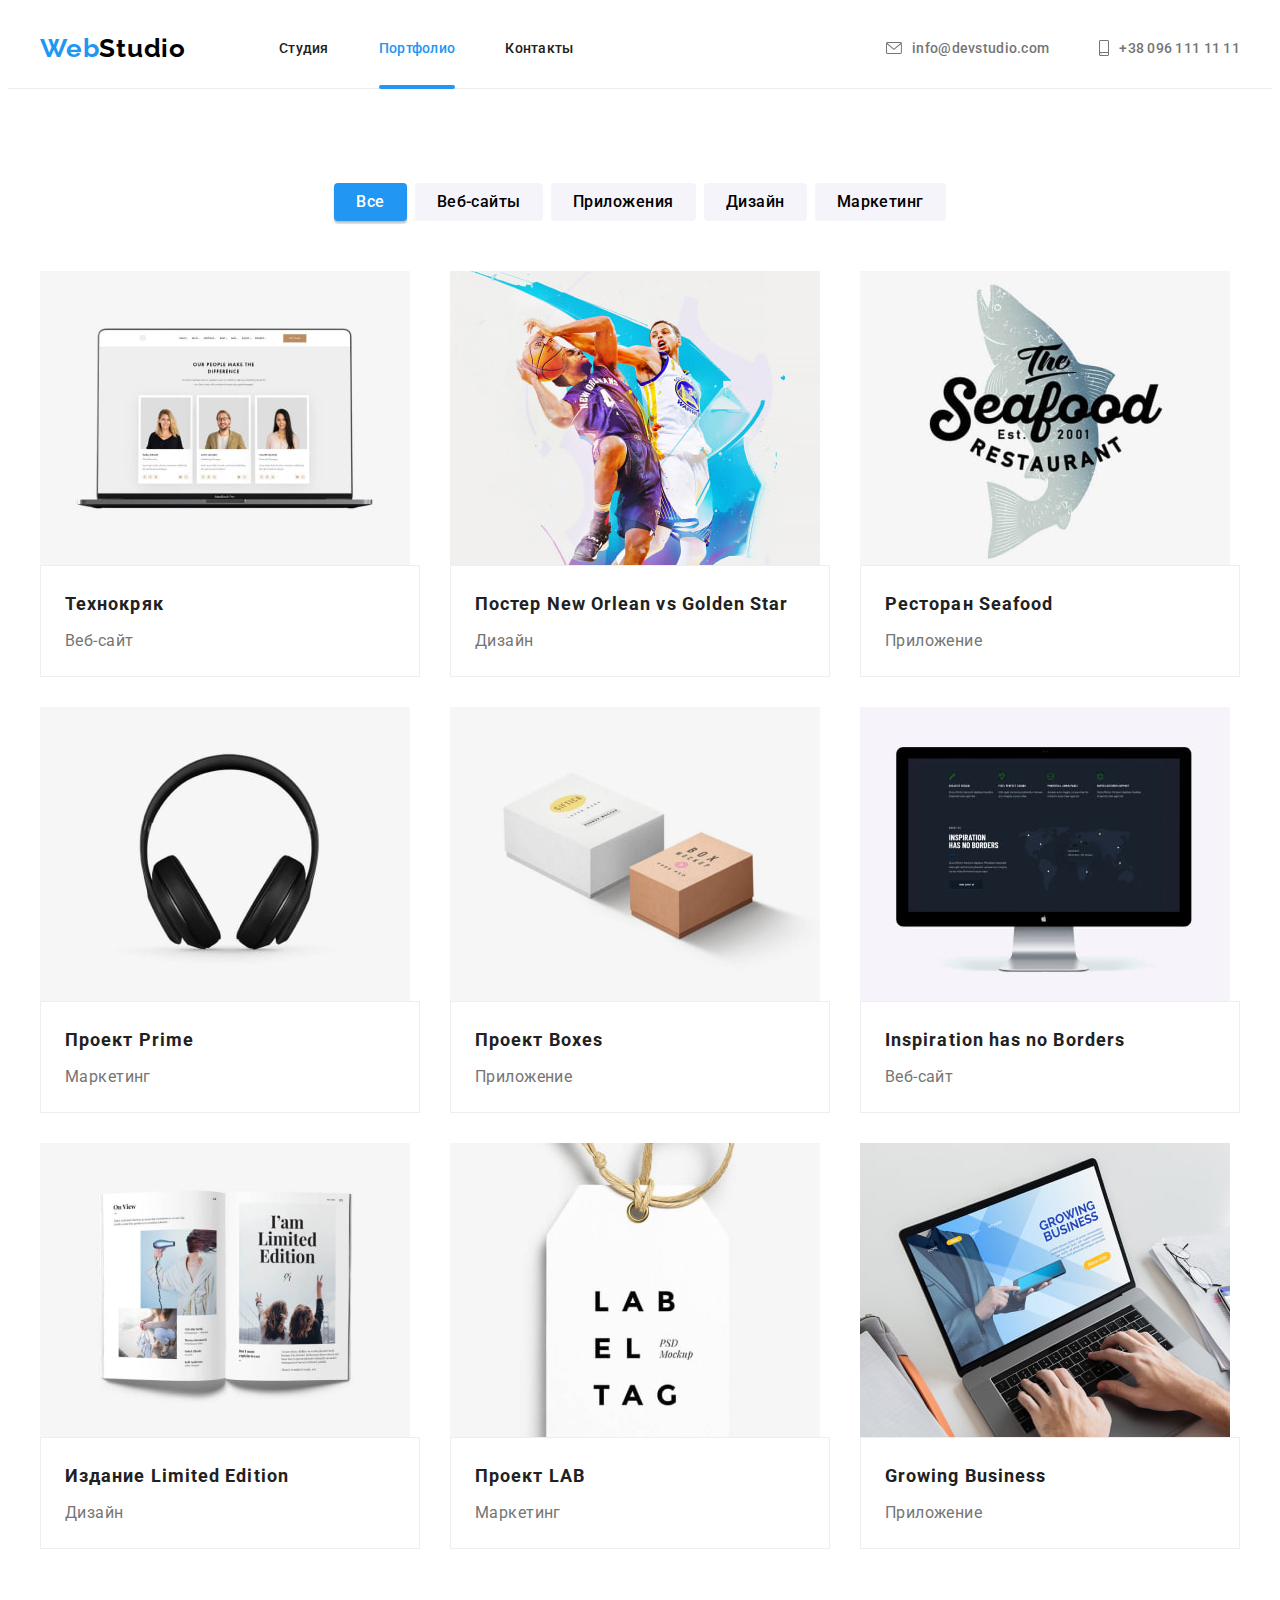
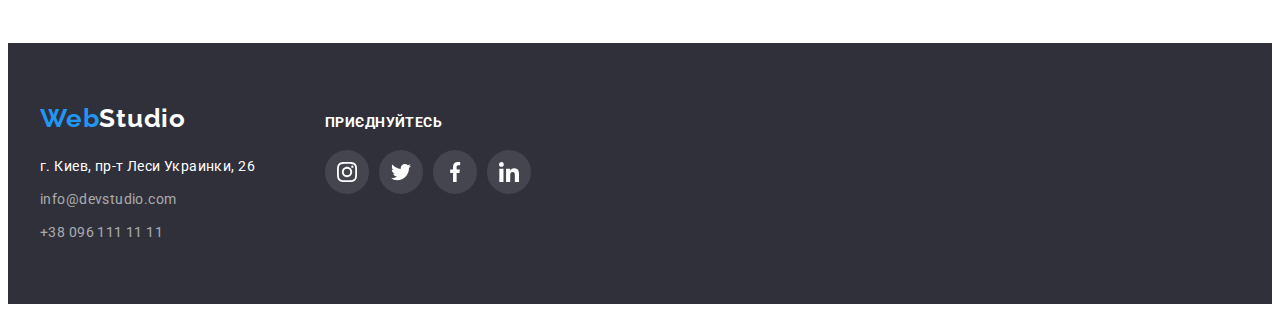
==== portfolio.html @ 25a32179 "Initial commit" ====
<!DOCTYPE html>
<html lang="ru">
  <head>
    <meta charset="UTF-8" />
    <meta http-equiv="X-UA-Compatible" content="IE=edge" />
    <meta name="viewport" content="width=device-width, initial-scale=1.0" />
    <title>Web Studio</title>
    <!-- Font start -->
    <link rel="preconnect" href="https://fonts.googleapis.com" />
    <link rel="preconnect" href="https://fonts.gstatic.com" crossorigin />
    <link
      href="https://fonts.googleapis.com/css2?family=Raleway:wght@700&family=Roboto:wght@400;500;700;900&display=swap"
      rel="stylesheet"
    />
    <!-- Font end -->

    <!-- Normalize start -->
    <link
      rel="stylesheet"
      href="https://cdnjs.cloudflare.com/ajax/libs/modern-normalize/1.1.0/modern-normalize.min.css"
      integrity="sha512-wpPYUAdjBVSE4KJnH1VR1HeZfpl1ub8YT/NKx4PuQ5NmX2tKuGu6U/JRp5y+Y8XG2tV+wKQpNHVUX03MfMFn9Q=="
      crossorigin="anonymous"
      referrerpolicy="no-referrer"
    />
    <!-- Normalize end -->

    <link rel="stylesheet" href="./css/styles.css" />
  </head>

  <body>
    <!-- Header section -->
    <header class="header">
      <div class="container header-container">
        <nav class="header-nav">
          <a class="header-logo logo link" href="./" lang="en"
            >Web<span class="logo-black">Studio</span></a
          >
          <ul class="nav-list list">
            <li class="nav-item">
              <a class="nav-link link interact" href="./index.html">Студия</a>
            </li>
            <li class="nav-item">
              <a
                class="nav-link header-current current link interact"
                href="./portfolio.html"
                >Портфолио</a
              >
            </li>
            <li class="nav-item">
              <a class="nav-link link interact" href="">Контакты</a>
            </li>
          </ul>
        </nav>
        <ul class="contact-list list">
          <li class="contact-item header-phone">
            <a
              class="contact-link contact-link link interact"
              href="mailto:info@devstudio.com"
              ><svg class="header-icon" width="16" height="12">
                <use href="./images/icons.svg#icon-envelope"></use></svg>info@devstudio.com</a
            >
          </li>
          <li class="contact-item">
            <a
              class="contac-link contact-link link interact"
              href="tel:+380961111111"
            >
              <svg class="header-icon" width="10" height="16">
                <use href="./images/icons.svg#icon-smartphone"></use></svg>+38 096 111 11 11</a
            >
          </li>
        </ul>
      </div>
    </header>
    <!-- Main section -->
    <main>
      <section class="section">
        <div class="container">
          <h1 class="visually-hidden">Портфолио</h1>
          <ul class="filters-list list">
            <li>
              <button class="btn filters-btn active" type="button">Все</button>
            </li>
            <li>
              <button class="btn filters-btn" type="button">Веб-сайты</button>
            </li>
            <li>
              <button class="btn filters-btn" type="button">Приложения</button>
            </li>
            <li>
              <button class="btn filters-btn" type="button">Дизайн</button>
            </li>
            <li>
              <button class="btn filters-btn" type="button">Маркетинг</button>
            </li>
          </ul>
          <ul class="card-set portfolio-list list">
            <li class="card-item portfolio-item">
              <a href="" class="portfolio-link link">
                <div class="portfolio-wrapper">
                  <img
                    class="portfolio-img"
                    src="./images/portfolio/img-1.jpg"
                    alt="Открытый ноутбук с изображением сотрудников"
                    width="370"
                    height="294"
                  />
                  <div class="txt-wrapper">
                    <p class="overlay-txt">
                      Ресурс пропонує комплексні пропозиції з різним рівнем
                      функціоналу та сервісів. Все це дозволить відвідувачу
                      отримати вичерпні відомості про компанію чи приватну
                      особу.
                    </p>
                  </div>
                </div>
                <div class="portfolio-content">
                  <h2 class="portfolio-subtitle">Технокряк</h2>
                  <p class="portfolio-txt">Веб-сайт</p>
                </div>
              </a>
            </li>
            <li class="card-item portfolio-item">
              <a href="" class="portfolio-link link">
                <div class="portfolio-wrapper">
                  <img
                    class="portfolio-img"
                    src="./images/portfolio/img-2.jpg"
                    alt="Игра в волейбол"
                    width="370"
                    height="294"
                  />
                  <div class="txt-wrapper">
                    <p class="overlay-txt">
                      Ресурс пропонує комплексні пропозиції з різним рівнем
                      функціоналу та сервісів. Все це дозволить відвідувачу
                      отримати вичерпні відомості про компанію чи приватну
                      особу.
                    </p>
                  </div>
                </div>
                <div class="portfolio-content">
                  <h2 class="portfolio-subtitle">
                    Постер New Orlean vs Golden Star
                  </h2>
                  <p class="portfolio-txt">Дизайн</p>
                </div>
              </a>
            </li>
            <li class="card-item portfolio-item">
              <a href="" class="portfolio-link link">
                <div class="portfolio-wrapper">
                  <img
                    class="portfolio-img"
                    src="./images/portfolio/img-3.jpg"
                    alt="Лого ресторана The seafood"
                    width="370"
                    height="294"
                  />
                  <div class="txt-wrapper">
                    <p class="overlay-txt">
                      Ресурс пропонує комплексні пропозиції з різним рівнем
                      функціоналу та сервісів. Все це дозволить відвідувачу
                      отримати вичерпні відомості про компанію чи приватну
                      особу.
                    </p>
                  </div>
                </div>
                <div class="portfolio-content">
                  <h2 class="portfolio-subtitle">Ресторан Seafood</h2>
                  <p class="portfolio-txt">Приложение</p>
                </div>
              </a>
            </li>
            <li class="card-item portfolio-item">
              <a href="" class="portfolio-link link">
                <div class="portfolio-wrapper">
                  <img
                    class="portfolio-img"
                    src="./images/portfolio/img-4.jpg"
                    alt="Наушники"
                    width="370"
                    height="294"
                  />
                  <div class="txt-wrapper">
                    <p class="overlay-txt">
                      Ресурс пропонує комплексні пропозиції з різним рівнем
                      функціоналу та сервісів. Все це дозволить відвідувачу
                      отримати вичерпні відомості про компанію чи приватну
                      особу.
                    </p>
                  </div>
                </div>
                <div class="portfolio-content">
                  <h2 class="portfolio-subtitle">Проект Prime</h2>
                  <p class="portfolio-txt">Маркетинг</p>
                </div>
              </a>
            </li>
            <li class="card-item portfolio-item">
              <a href="" class="portfolio-link link">
                <div class="portfolio-wrapper">
                  <img
                    class="portfolio-img"
                    src="./images/portfolio/img-5.jpg"
                    alt="Коробки"
                    width="370"
                    height="294"
                  />
                  <div class="txt-wrapper">
                    <p class="overlay-txt">
                      Ресурс пропонує комплексні пропозиції з різним рівнем
                      функціоналу та сервісів. Все це дозволить відвідувачу
                      отримати вичерпні відомості про компанію чи приватну
                      особу.
                    </p>
                  </div>
                </div>
                <div class="portfolio-content">
                  <h2 class="portfolio-subtitle">Проект Boxes</h2>
                  <p class="portfolio-txt">Приложение</p>
                </div>
              </a>
            </li>
            <li class="card-item portfolio-item">
              <a href="" class="portfolio-link link">
                <div class="portfolio-wrapper">
                  <img
                    class="portfolio-img"
                    src="./images/portfolio/img-6.jpg"
                    alt="Монитор компьютера с изображением информации"
                    width="370"
                    height="294"
                  />
                  <div class="txt-wrapper">
                    <p class="overlay-txt">
                      Ресурс пропонує комплексні пропозиції з різним рівнем
                      функціоналу та сервісів. Все це дозволить відвідувачу
                      отримати вичерпні відомості про компанію чи приватну
                      особу.
                    </p>
                  </div>
                </div>
                <div class="portfolio-content">
                  <h2 class="portfolio-subtitle">Inspiration has no Borders</h2>
                  <p class="portfolio-txt">Веб-сайт</p>
                </div>
              </a>
            </li>
            <li class="card-item portfolio-item">
              <a href="" class="portfolio-link link">
                <div class="portfolio-wrapper">
                  <img
                    class="portfolio-img"
                    src="./images/portfolio/img-7.jpg"
                    alt="Открытый журнал со статьей и фотографиями"
                    width="370"
                    height="294"
                  />
                  <div class="txt-wrapper">
                    <p class="overlay-txt">
                      Ресурс пропонує комплексні пропозиції з різним рівнем
                      функціоналу та сервісів. Все це дозволить відвідувачу
                      отримати вичерпні відомості про компанію чи приватну
                      особу.
                    </p>
                  </div>
                </div>
                <div class="portfolio-content">
                  <h2 class="portfolio-subtitle">Издание Limited Edition</h2>
                  <p class="portfolio-txt">Дизайн</p>
                </div>
              </a>
            </li>
            <li class="card-item portfolio-item">
              <a href="" class="portfolio-link link">
                <div class="portfolio-wrapper">
                  <img
                    class="portfolio-img"
                    src="./images/portfolio/img-8.jpg"
                    alt="Бирка с надписом LAB"
                    width="370"
                    height="294"
                  />
                  <div class="txt-wrapper">
                    <p class="overlay-txt">
                      Ресурс пропонує комплексні пропозиції з різним рівнем
                      функціоналу та сервісів. Все це дозволить відвідувачу
                      отримати вичерпні відомості про компанію чи приватну
                      особу.
                    </p>
                  </div>
                </div>
                <div class="portfolio-content">
                  <h2 class="portfolio-subtitle">Проект LAB</h2>
                  <p class="portfolio-txt">Маркетинг</p>
                </div>
              </a>
            </li>
            <li class="card-item portfolio-item">
              <a href="" class="portfolio-link link">
                <div class="portfolio-wrapper">
                  <img
                    class="portfolio-img"
                    src="./images/portfolio/img-9.jpg"
                    alt="Открытый ноутбук с изображением веб-страницы Growing Business"
                    width="370"
                    height="294"
                  />
                  <div class="txt-wrapper">
                    <p class="overlay-txt">
                      Ресурс пропонує комплексні пропозиції з різним рівнем
                      функціоналу та сервісів. Все це дозволить відвідувачу
                      отримати вичерпні відомості про компанію чи приватну
                      особу.
                    </p>
                  </div>
                </div>
                <div class="portfolio-content">
                  <h2 class="portfolio-subtitle">Growing Business</h2>
                  <p class="portfolio-txt">Приложение</p>
                </div>
              </a>
            </li>
          </ul>
        </div>
      </section>
    </main>
    <!-- Footer section -->
    <footer class="footer">
      <div class="container footer-contacts">
        <div class="footer-address">
          <a class="footer-logo logo link" href="./" lang="en"
            >Web<span class="logo-white">Studio</span></a
          >
          <address class="address">
            <ul class="footer-list list">
              <li class="footer-item">
                <a
                  class="link footer-link interact footer-address"
                  href="https://goo.gl/maps/68WDzeD11gWj5C5H6"
                  target="_blank"
                  rel="noopener noreferrer"
                  >г. Киев, пр-т Леси Украинки, 26</a
                >
              </li>
              <li class="footer-item footer-mail">
                <a
                  class="link footer-link interact"
                  href="mailto:info@devstudio.com"
                  >info@devstudio.com</a
                >
              </li>
              <li class="footer-item footer-phone">
                <a class="link footer-link interact" href="tel:+380961111111"
                  >+38 096 111 11 11</a
                >
              </li>
            </ul>
          </address>
        </div>
        <div class="footer-social">
          <p class="social-title">приєднуйтесь</p>
          <ul class="socials list">
            <li class="socials-item">
              <a
                class="footer-socials socials-link link"
                href=""
                target="_blank"
                rel="noopener noreferrer"
                aria-label="Иконка Instagram"
              >
                <svg class="footer-icon socials-icon" width="20" height="20">
                  <use href="./images/icons.svg#icon-instagram"></use>
                </svg>
              </a>
            </li>
            <li class="socials-item">
              <a
                class="footer-socials socials-link link"
                href=""
                target="_blank"
                rel="noopener noreferrer"
                aria-label="Иконка Twitter"
              >
                <svg class="footer-icon socials-icon" width="20" height="20">
                  <use href="./images/icons.svg#icon-twitter"></use>
                </svg>
              </a>
            </li>
            <li class="socials-item">
              <a
                class="footer-socials socials-link link"
                href=""
                target="_blank"
                rel="noopener noreferrer"
                aria-label="Иконка Facebook"
              >
                <svg class="footer-icon socials-icon" width="20" height="20">
                  <use href="./images/icons.svg#icon-facebook"></use>
                </svg>
              </a>
            </li>
            <li class="socials-item">
              <a
                class="footer-socials socials-link link"
                href=""
                target="_blank"
                rel="noopener noreferrer"
                aria-label="Иконка Linkedin"
              >
                <svg class="footer-icon socials-icon" width="20" height="20">
                  <use href="./images/icons.svg#icon-linkedin"></use>
                </svg>
              </a>
            </li>
          </ul>
        </div>
      </div>
    </footer>
  </body>
</html>
---- css/styles.css ----
:root {
  /* fonts */
  --main-font: "Roboto", sans-serif;
  --secondary-font: "Raleway", sans-serif;

  /* text colors */
  --main-txt-cl: #212121;
  --accent-txt-cl: #2196f3;
  --secondary-txt-cl: #ffffff;
  --third-txt-cl: #757575;
  --dark-txt-cl: #000000;

  /* bg colors */

  --light-bg-cl: #ffffff;
  --dark-bg-cl: #2f303a;
  --dark-blue-cl: #188ce8;
  --light-grey-cl: #f5f4fa;
  --header-border-cl: #ececec;
  --portfolio-border-cl: #eeeeee;
  --footer-socials-bg-cl: rgba(255, 255, 255, 0.1);
  --icons-cl: #afb1b8;

  /* others */

  --transition: 250ms cubic-bezier(0.4, 0, 0.2, 1);

  --card-gap: 30px;
  --card-item: 3;
}

body {
  font-family: var(--main-font);
  color: var(--third-txt-cl);
  font-size: 14px;
  line-height: calc(24 / 14);
  letter-spacing: 0.03em;
}

.no-scroll {
  overflow: hidden;
}

/* reset styles */

.link {
  text-decoration: none;
  color: currentColor;
}

.list {
  list-style: none;
}

h1,
h2,
h3,
h4,
h5,
h6,
p {
  margin: 0;
}

ul {
  margin: 0;
  padding: 0;
}

img {
  display: block;
  max-width: 100%;
  height: auto;
}

/* common styles */

.container {
  width: 1200px;
  padding-left: 15px;
  padding-right: 15px;
  margin-right: auto;
  margin-left: auto;
}

.section {
  padding-top: 94px;
  padding-bottom: 94px;
}

.card-set {
  display: flex;
  flex-wrap: wrap;
  margin-top: calc(-1 * var(--card-gap));
  margin-left: calc(-1 * var(--card-gap));
}

.card-item {
  flex-basis: calc(100% / var(--card-item) - var(--card-gap));
  margin-top: var(--card-gap);
  margin-left: var(--card-gap);
}

.logo {
  display: block;
  font-family: var(--secondary-font);
  font-weight: 700;
  font-size: 26px;
  line-height: calc(31 / 26);
  letter-spacing: 0.03em;
  color: var(--accent-txt-cl);
}

.nav-link,
.contact-link {
  display: flex;
  padding-top: 32px;
  padding-bottom: 32px;
  align-items: center;
}

.btn {
  font-family: inherit;
  cursor: pointer;
  font-size: 16px;
  border-radius: 4px;
  transition: color var(--transition);
}

.interact {
  transition: color var(--transition);
}

.interact:hover,
.interact:focus,
.current {
  color: var(--accent-txt-cl);
}

.section-title {
  margin-right: auto;
  margin-bottom: 50px;
  margin-left: auto;
  font-size: 36px;
  line-height: calc(42 / 36);
  text-align: center;
  letter-spacing: 0.03em;
  color: var(--main-txt-cl);
}

.visually-hidden {
  position: absolute;
  width: 1px;
  height: 1px;
  margin: -1px;
  border: 0;
  padding: 0;

  white-space: nowrap;
  clip-path: inset(100%);
  clip: rect(0 0 0 0);
  overflow: hidden;
}

/* Header section */

.header {
  font-weight: 500;
  line-height: calc(16 / 14);
  letter-spacing: 0.02em;
  border-bottom: 1px solid var(--header-border-cl);
}

.header-container {
  display: flex;
}

.header-nav {
  display: flex;
  margin-right: auto;
  align-items: center;
}

.header-logo {
  margin-right: 93px;
}

.logo-black {
  color: var(--dark-txt-cl);
}

.nav-list {
  display: flex;
  gap: 50px;
  align-items: center;
  color: var(--main-txt-cl);
}

.header-current {
  position: relative;
}

.current::after {
  position: absolute;
  left: 0;
  bottom: -1px;
  content: "";
  display: block;
  width: 100%;
  height: 4px;
  background-color: var(--accent-txt-cl);
  border-radius: 2px;
}

.contact-list {
  display: flex;
  gap: 50px;
  margin-left: auto;
}

.contact-link {
  gap: 10px;
}

.header-icon {
  fill: currentColor;
}

/* Hero section */

.hero {
  max-width: 1600px;
  margin-right: auto;
  margin-left: auto;
  text-align: center;
  padding-top: 200px;
  padding-bottom: 200px;

  background-color: var(--dark-bg-cl);
  background-image: linear-gradient(
      to right,
      rgba(47, 48, 58, 0.4),
      rgba(47, 48, 58, 0.4)
    ),
    url(../images/main/hero-bg.jpg);
  background-repeat: no-repeat;
  background-position: center;
  background-size: cover;
}

.hero-title {
  max-width: 696px;
  margin-left: auto;
  margin-right: auto;
  margin-bottom: 30px;

  font-weight: 900;
  font-size: 44px;
  line-height: calc(60 / 44);
  letter-spacing: 0.06em;
  text-transform: uppercase;
  color: var(--secondary-txt-cl);
}

.hero-btn {
  min-width: 200px;
  min-height: 50px;
  padding: 10px 32px;
  border: none;

  font-weight: 700;
  line-height: calc(30 / 16);
  letter-spacing: 0.06em;
  box-shadow: 0px 4px 4px rgba(0, 0, 0, 0.15);
  background-color: var(--accent-txt-cl);
  color: var(--secondary-txt-cl);
  transition: background-color var(--transition);
}

.hero-btn:hover,
.hero-btn:focus {
  background-color: var(--dark-blue-cl);
}

/* Our features */

.features-list {
  --card-item: 4;
}

.thumb {
  display: flex;
  height: 120px;
  align-items: center;
  justify-content: center;
  background-color: var(--light-grey-cl);
  margin-bottom: 30px;
}

.features-subtitle {
  margin-bottom: 10px;
  font-size: 14px;
  line-height: calc(16 / 14);
  letter-spacing: 0.03em;
  text-transform: uppercase;
  color: var(--main-txt-cl);
}

/* About */

.about {
  padding-top: 0;
}

.about-wrapper {
  position: relative;
}

.about-box {
  position: absolute;
  width: 100%;
  bottom: 0;
  padding: 27px;
  background: rgba(47, 48, 58, 0.8);
  font-weight: 700;
  line-height: 16px;
  text-align: center;
  text-transform: uppercase;
  color: var(--secondary-txt-cl);
}

/* Our team */

.team {
  padding-top: 0;
  background-color: var(--light-grey-cl);
}

.team-list {
  --card-item: 4;
}

.team-item {
  box-shadow: 0px 1px 3px rgba(0, 0, 0, 0.12), 0px 1px 1px rgba(0, 0, 0, 0.14),
    0px 2px 1px rgba(0, 0, 0, 0.2);
  border-radius: 0px 0px 4px 4px;
}

.team-members {
  text-align: center;
  padding: 30px;
  background: var(--light-bg-cl);
}
.team-txt,
.team-subtitle {
  font-size: 16px;
  line-height: calc(19 / 16);
}

.team-txt {
  margin-bottom: 16px;
}

.team-subtitle {
  margin-bottom: 10px;
  font-weight: 500;
  color: var(--main-txt-cl);
}

/* Portfolio */
.filters-list {
  display: flex;
  justify-content: center;
  gap: 8px;
  margin-bottom: 50px;
}

.filters-btn {
  padding: 6px 22px;
  border: none;
  font-weight: 500;
  line-height: calc(26 / 16);
  letter-spacing: 0.03em;
  background-color: var(--light-grey-cl);
  transition: color var(--transition), background-color var(--transition),
    box-shadow var(--transition);
}

.filters-btn:hover,
.filters-btn:focus,
.active {
  color: var(--secondary-txt-cl);
  background-color: var(--accent-txt-cl);
  box-shadow: 0px 3px 1px rgba(0, 0, 0, 0.1), 0px 1px 2px rgba(0, 0, 0, 0.08),
    0px 2px 2px rgba(0, 0, 0, 0.12);
}

/* Portfolio overlay */

.portfolio-wrapper {
  position: relative;
  overflow: hidden;
}

.txt-wrapper {
  position: absolute;
  width: 100%;
  height: 100%;
  padding: 63px 24px;
  background-color: rgba(33, 150, 243, 0.9);
  transform: translateY(0);
  transition: transform var(--transition);
}

.portfolio-link:hover .txt-wrapper,
.portfolio-link:focus .txt-wrapper {
  transform: translateY(-100%);
}

.overlay-txt {
  font-size: 18px;
  line-height: calc(28 / 18);
  color: var(--secondary-txt-cl);
}

.portfolio-content {
  padding: 20px 24px;
  border: 1px solid var(--portfolio-border-cl);
}

.portfolio-subtitle {
  margin-bottom: 4px;
  font-size: 18px;
  line-height: calc(36 / 18);
  letter-spacing: 0.06em;
  color: var(--main-txt-cl);
}

.portfolio-txt {
  font-size: 16px;
  line-height: calc(30 / 16);
}

.portfolio-link {
  transition: box-shadow var(--transition);
  display: block;
}

.portfolio-link:hover,
.portfolio-link:focus {
  box-shadow: 0px 1px 1px rgb(0 0 0 / 12%), 0px 4px 4px rgb(0 0 0 / 6%),
    1px 4px 6px rgb(0 0 0 / 16%);
}

/* Clients */

.clients-list {
  --card-item: 6;
}

.clients-link {
  display: flex;
  align-items: center;
  justify-content: center;
  height: 92px;
  color: var(--icons-cl);
  border: 1px solid currentColor;
  border-radius: 4px;
  transition: color var(--transition);
}

.clients-icon {
  fill: currentColor;
}

.clients-link:hover,
.clients-link:focus {
  color: var(--accent-txt-cl);
}

/* Footer section */

.footer {
  padding-top: 60px;
  padding-bottom: 60px;
  background-color: var(--dark-bg-cl);
}

.footer-contacts {
  display: flex;
  align-items: baseline;
  gap: 70px;
}

.footer-logo {
  margin-bottom: 20px;
}

.logo-white {
  color: var(--secondary-txt-cl);
}

.address {
  font-style: normal;
}

.footer-item {
  color: rgba(255, 255, 255, 0.6);
}

.footer-item:not(:last-child) {
  margin-bottom: 9px;
}

.footer-address {
  display: block;
  color: var(--secondary-txt-cl);
}

.footer-mail {
  margin-bottom: 9px;
}

.social-title {
  font-size: 14px;
  font-weight: 700;
  margin-bottom: 20px;
  line-height: calc(16 / 14);
  text-transform: uppercase;
  color: var(--secondary-txt-cl);
}

/* Socials */

.socials {
  display: flex;
  align-items: center;
  justify-content: center;
  gap: 10px;
}

.socials-link {
  display: flex;
  align-items: center;
  justify-content: center;
  width: 44px;
  height: 44px;
  border-radius: 50%;
  color: var(--icons-cl);
  transition: color var(--transition), background-color var(--transition);
}

.socials-icon {
  fill: currentColor;
}

.socials-link:hover,
.socials-link:focus {
  color: var(--secondary-txt-cl);
  background-color: var(--accent-txt-cl);
}

.footer-socials {
  color: var(--light-bg-cl);
  background-color: var(--footer-socials-bg-cl);
}

/* Modal window */

.backdrop {
  position: fixed;
  top: 0;
  left: 0;
  z-index: 1000;

  display: flex;
  align-items: center;
  justify-content: center;

  width: 100%;
  height: 100%;
  background-color: rgba(0, 0, 0, 0.2);
  transition: opacity 500ms linear, visibility 500ms linear;
}

.backdrop.is-hidden {
  opacity: 0;
  visibility: hidden;
  pointer-events: none;
}

.backdrop.is-hidden .modal {
  transform: scale(0);
  opacity: 0;
}

.modal {
  position: relative;
  width: 528px;
  height: 581px;
  background-color: var(--light-bg-cl);
  box-shadow: 0px 1px 3px rgba(0, 0, 0, 0.12), 0px 1px 1px rgba(0, 0, 0, 0.14),
    0px 2px 1px rgba(0, 0, 0, 0.2);
  border-radius: 4px;
  transition: opacity 500ms linear, transform 500ms linear;
}

.modal-btn {
  position: absolute;
  top: 8px;
  right: 8px;

  display: flex;
  align-items: center;
  justify-content: center;

  width: 30px;
  height: 30px;
  padding: 0;

  background-color: var(--light-bg-cl);
  border-radius: 50%;
  border: 1px solid rgba(0, 0, 0, 0.1);
  cursor: pointer;
}
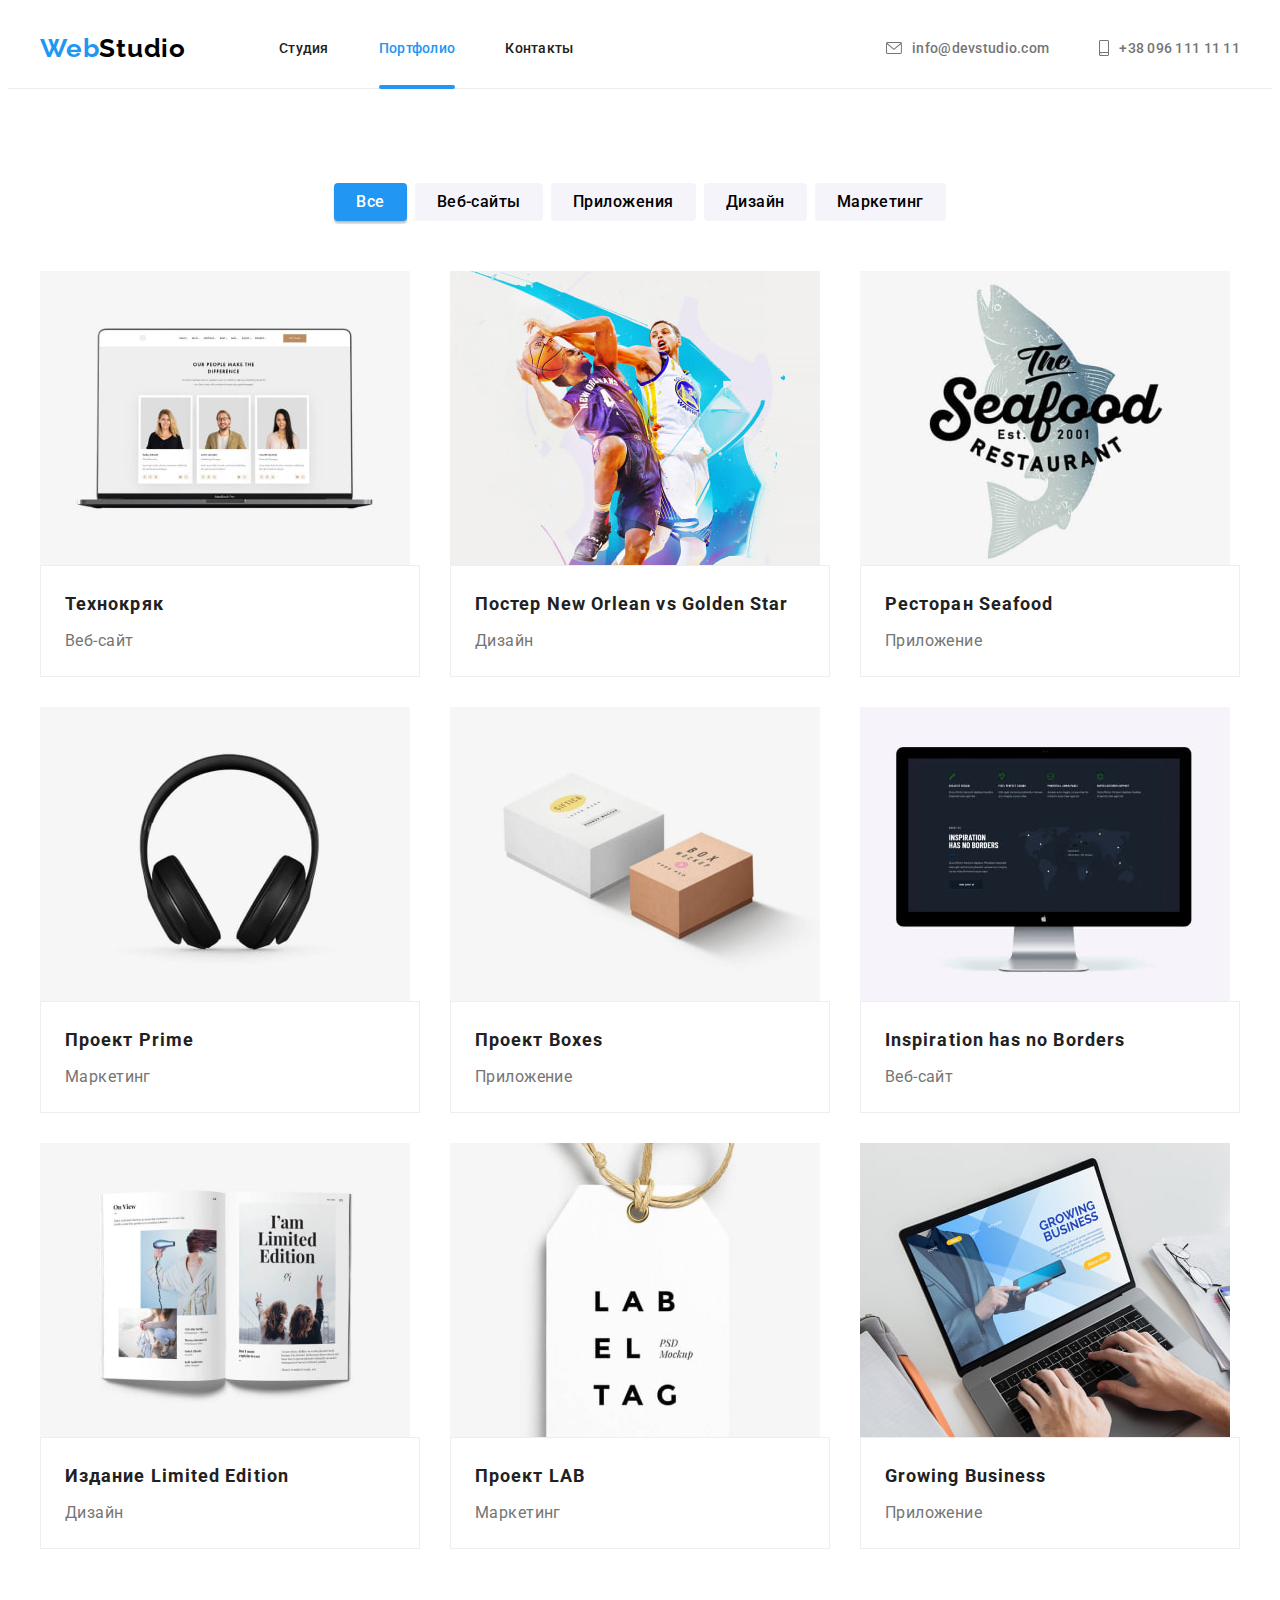
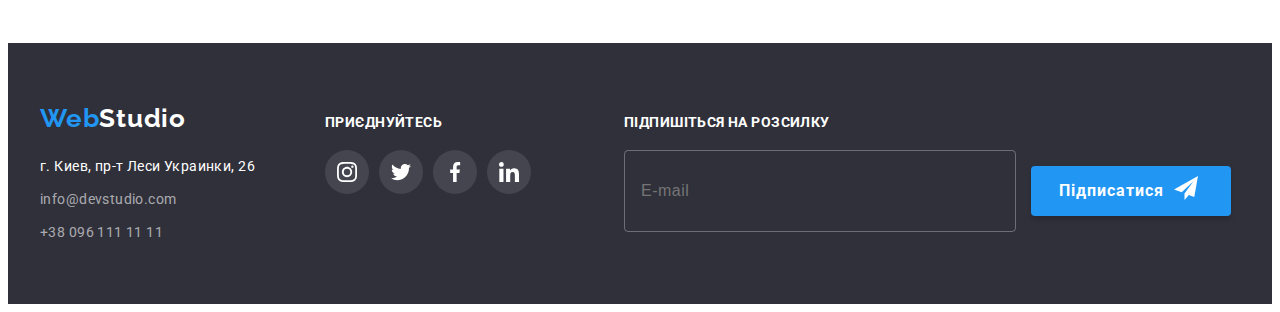
==== commit 89001d6c: "add markup and form design" ====
--- a/portfolio.html
+++ b/portfolio.html
@@ -416,6 +416,19 @@
             </li>
           </ul>
         </div>
+        <div class="subscription">
+          <p class="subscription-title">Підпишіться на розсилку</p>
+          <form class="subscription-form">
+            <input class="subscription-input" type="email" name="user-mail" placeholder="E-mail">
+            <button class="subscription-btn main-btn btn" type="submit">
+              Підписатися
+              <svg class="subscription-icon" width="24" height="24">
+              <use href="./images/icons.svg#icon-send">
+              </use>
+              </svg>
+            </button>
+          </form>
+        </div>
       </div>
     </footer>
   </body>
--- a/css/styles.css
+++ b/css/styles.css
@@ -125,6 +125,18 @@
   font-size: 16px;
   border-radius: 4px;
   transition: color var(--transition);
+}
+
+.main-btn {
+  min-width: 200px;
+  min-height: 50px;
+  border: none;
+  font-weight: 700;
+  line-height: calc(30 / 16);
+  letter-spacing: 0.06em;
+  box-shadow: 0px 4px 4px rgba(0, 0, 0, 0.15);
+  background-color: var(--accent-txt-cl);
+  color: var(--secondary-txt-cl);
 }
 
 .interact {
@@ -263,17 +275,7 @@
 }
 
 .hero-btn {
-  min-width: 200px;
-  min-height: 50px;
   padding: 10px 32px;
-  border: none;
-
-  font-weight: 700;
-  line-height: calc(30 / 16);
-  letter-spacing: 0.06em;
-  box-shadow: 0px 4px 4px rgba(0, 0, 0, 0.15);
-  background-color: var(--accent-txt-cl);
-  color: var(--secondary-txt-cl);
   transition: background-color var(--transition);
 }
 
@@ -489,7 +491,6 @@
 .footer-contacts {
   display: flex;
   align-items: baseline;
-  gap: 70px;
 }
 
 .footer-logo {
@@ -512,6 +513,10 @@
   margin-bottom: 9px;
 }
 
+.footer-social {
+  margin-left: 70px;
+}
+
 .footer-address {
   display: block;
   color: var(--secondary-txt-cl);
@@ -521,13 +526,47 @@
   margin-bottom: 9px;
 }
 
-.social-title {
+.social-title,
+.subscription-title {
   font-size: 14px;
   font-weight: 700;
   margin-bottom: 20px;
   line-height: calc(16 / 14);
   text-transform: uppercase;
   color: var(--secondary-txt-cl);
+}
+
+.subscription {
+  margin-left: 93px;
+}
+
+.subscription-input {
+  width: 358px;
+  height: 50px;
+  padding: 15px 16px;
+  margin-right: 12px;
+
+  font-size: 16px;
+  line-height: calc(20 / 16);
+  letter-spacing: 0.03em;
+
+  background-color: transparent;
+  border: 1px solid rgba(255, 255, 255, 0.3);
+  border-radius: 4px;
+  outline: none;
+  color: var(--secondary-txt-cl);
+  transition: border-color var(--transition);
+}
+
+.subscription-input:focus,
+.subscription-input:hover {
+  border-color: var(--accent-txt-cl);
+}
+
+.subscription-btn {
+  padding: 10px 28px;
+  display: inline-flex;
+  gap: 10px;
 }
 
 /* Socials */
@@ -597,7 +636,8 @@
 .modal {
   position: relative;
   width: 528px;
-  height: 581px;
+  min-height: 581px;
+  padding: 40px;
   background-color: var(--light-bg-cl);
   box-shadow: 0px 1px 3px rgba(0, 0, 0, 0.12), 0px 1px 1px rgba(0, 0, 0, 0.14),
     0px 2px 1px rgba(0, 0, 0, 0.2);
@@ -623,3 +663,123 @@
   border: 1px solid rgba(0, 0, 0, 0.1);
   cursor: pointer;
 }
+
+.modal-btn-icon {
+  transition: fill var(--transition);
+}
+
+.modal-btn:hover .modal-btn-icon {
+  fill: var(--accent-txt-cl);
+}
+
+.form-title {
+  display: block;
+  margin-bottom: 12px;
+  font-weight: 700;
+  font-size: 20px;
+  line-height: calc(23 / 20);
+  text-align: center;
+  color: var(--main-txt-cl);
+}
+
+.form-group {
+  position: relative;
+  display: block;
+  margin-bottom: 10px;
+}
+
+.form-label {
+  font-size: 12px;
+  line-height: calc(14 / 12);
+  letter-spacing: 0.01em;
+  margin-bottom: 4px;
+}
+
+.form-input {
+  display: block;
+  width: 448px;
+  height: 40px;
+  padding: 12px 42px;
+  border: 1px solid rgba(33, 33, 33, 0.2);
+  border-radius: 4px;
+  outline: none;
+  transition: border-color var(--transition);
+}
+
+.form-input:focus,
+.form-input:hover,
+.comment:focus,
+.comment:hover {
+  border-color: var(--accent-txt-cl);
+}
+
+.form-icon {
+  position: absolute;
+  top: 50%;
+  left: 12px;
+  transition: fill var(--transition);
+}
+
+.form-input:focus + .form-icon {
+  fill: var(--accent-txt-cl);
+}
+
+.form-comment {
+  margin-bottom: 20px;
+}
+
+.comment {
+  resize: none;
+  width: 448px;
+  height: 120px;
+  padding: 12px 16px;
+  border: 1px solid rgba(33, 33, 33, 0.2);
+  border-radius: 4px;
+  outline: none;
+  transition: border-color var(--transition);
+}
+
+.checkbox {
+  margin-bottom: 30px;
+  display: flex;
+  gap: 7px;
+  align-items: center;
+  justify-content: center;
+}
+
+.form-checkbox {
+  transition: opacity var(--transition);
+}
+
+.form-checkbox:checked + .checkbox-icon .form-icon-uncheck {
+  opacity: 0;
+  transition: opacity var(--transition);
+}
+
+.form-icon-check {
+  transition: opacity var(--transition), fill var(--transition);
+}
+
+.form-checkbox:checked + .checkbox-icon .form-icon-check {
+  opacity: 1;
+  fill: var(--accent-txt-cl);
+}
+
+.form-icon-check {
+  opacity: 0;
+}
+
+.checkbox-txt {
+  user-select: none;
+}
+
+.form-link {
+  color: var(--accent-txt-cl);
+  text-underline-position: under;
+}
+
+.form-btn {
+  display: block;
+  margin-right: auto;
+  margin-left: auto;
+}
